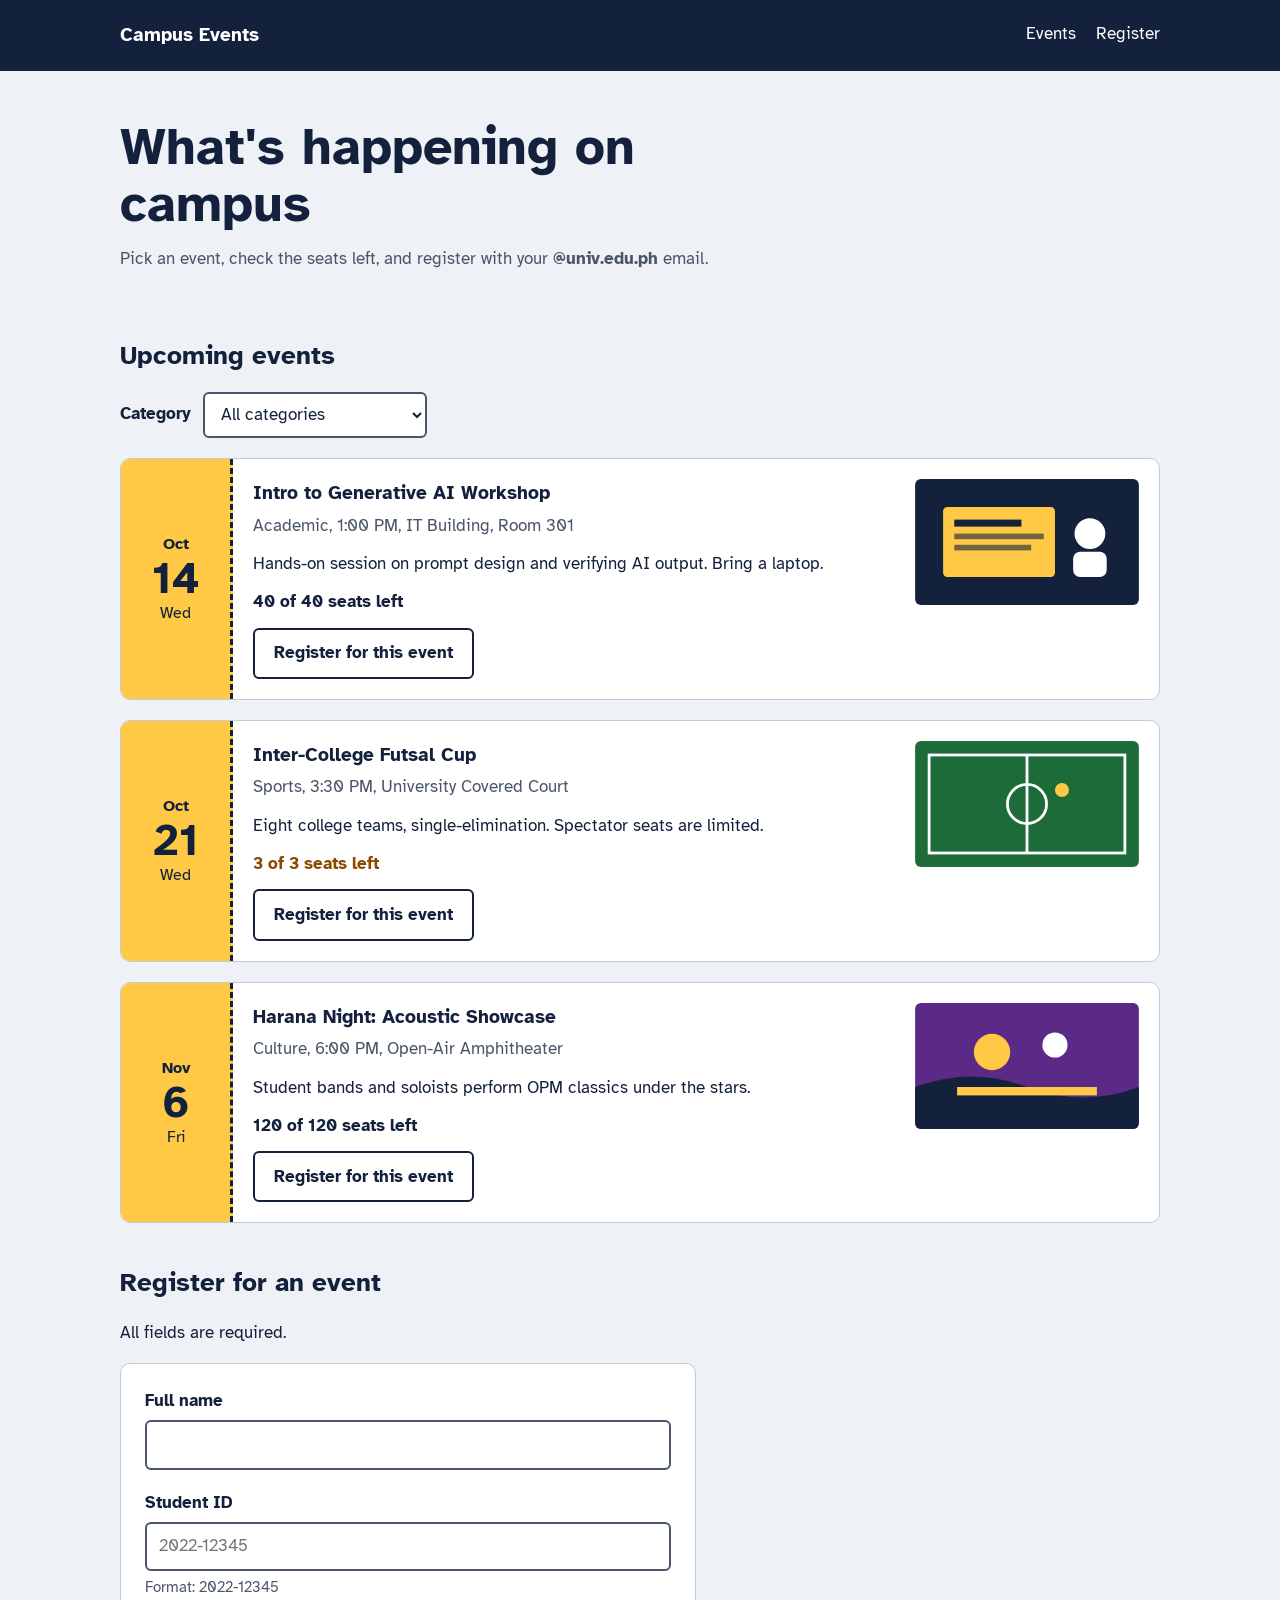
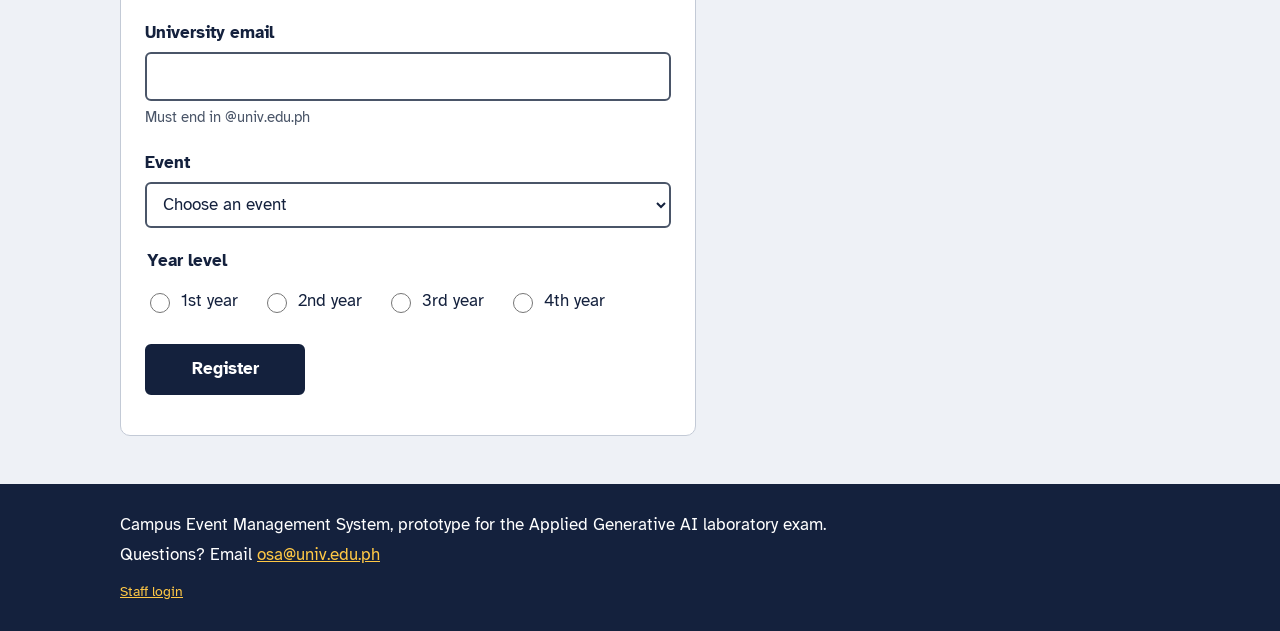
==== frontend/index.html @ 589614d1 "Campus Event Management System: lab exam submission" ====
<!DOCTYPE html>
<html lang="en">
<head>
  <meta charset="UTF-8">
  <meta name="viewport" content="width=device-width, initial-scale=1">
  <title>Campus Events | Browse and register</title>
  <meta name="description" content="Browse upcoming campus events and register with your university email.">
  <link rel="preconnect" href="https://fonts.googleapis.com">
  <link rel="preconnect" href="https://fonts.gstatic.com" crossorigin>
  <link href="https://fonts.googleapis.com/css2?family=Atkinson+Hyperlegible:ital,wght@0,400;0,700;1,400&display=swap" rel="stylesheet">
  <link rel="stylesheet" href="styles.css">
</head>
<body>

  <a class="skip-link" href="#main-content">Skip to main content</a>

  <header class="site-header">
    <div class="wrap header-inner">
      <p class="brand"><a href="#main-content">Campus Events</a></p>
      <nav aria-label="Main navigation">
        <ul>
          <li><a href="#catalog">Events</a></li>
          <li><a href="#register">Register</a></li>
        </ul>
      </nav>
    </div>
  </header>

  <main id="main-content" tabindex="-1">
    <section class="intro wrap" aria-labelledby="intro-title">
      <h1 id="intro-title">What's happening on campus</h1>
      <p>Pick an event, check the seats left, and register with your <strong>@univ.edu.ph</strong> email.</p>
    </section>

    <section id="catalog" class="wrap" aria-labelledby="catalog-title">
      <h2 id="catalog-title">Upcoming events</h2>

      <form class="filter" role="search" aria-label="Filter events">
        <label for="category-filter">Category</label>
        <select id="category-filter" name="category" aria-label="Category filter for events">
          <option value="all">All categories</option>
          <option value="Academic">Academic</option>
          <option value="Sports">Sports</option>
          <option value="Culture">Culture</option>
        </select>
      </form>

      <div id="event-list" class="event-list" aria-live="polite"></div>
      <noscript><p>Turn on JavaScript to see the event list.</p></noscript>
    </section>

    <section id="register" class="wrap register" aria-labelledby="register-title">
      <h2 id="register-title">Register for an event</h2>
      <p id="form-help">All fields are required.</p>

      <form id="registration-form" novalidate aria-describedby="form-help">
        <div class="field">
          <label for="full-name">Full name</label>
          <input type="text" id="full-name" name="fullName" autocomplete="name" required
                 aria-label="Full name" aria-required="true" aria-describedby="full-name-error">
          <p class="error" id="full-name-error" role="alert"></p>
        </div>

        <div class="field">
          <label for="student-id">Student ID</label>
          <input type="text" id="student-id" name="studentId" inputmode="numeric" required
                 pattern="[0-9]{4}-[0-9]{5}" placeholder="2022-12345"
                 aria-label="Student ID, format four digits dash five digits"
                 aria-required="true" aria-describedby="student-id-hint student-id-error">
          <p class="hint" id="student-id-hint">Format: 2022-12345</p>
          <p class="error" id="student-id-error" role="alert"></p>
        </div>

        <div class="field">
          <label for="email">University email</label>
          <input type="email" id="email" name="email" autocomplete="email" required
                 aria-label="University email ending in at univ dot edu dot p h"
                 aria-required="true" aria-describedby="email-hint email-error">
          <p class="hint" id="email-hint">Must end in @univ.edu.ph</p>
          <p class="error" id="email-error" role="alert"></p>
        </div>

        <div class="field">
          <label for="event-select">Event</label>
          <select id="event-select" name="eventId" required
                  aria-label="Event to register for" aria-required="true" aria-describedby="event-error">
            <option value="">Choose an event</option>
          </select>
          <p class="error" id="event-error" role="alert"></p>
        </div>

        <fieldset class="field">
          <legend>Year level</legend>
          <div class="radio-row">
            <span class="radio-opt"><input type="radio" id="year-1" name="yearLevel" value="1" aria-label="1st year" required> <label for="year-1">1st year</label></span>
            <span class="radio-opt"><input type="radio" id="year-2" name="yearLevel" value="2" aria-label="2nd year"> <label for="year-2">2nd year</label></span>
            <span class="radio-opt"><input type="radio" id="year-3" name="yearLevel" value="3" aria-label="3rd year"> <label for="year-3">3rd year</label></span>
            <span class="radio-opt"><input type="radio" id="year-4" name="yearLevel" value="4" aria-label="4th year"> <label for="year-4">4th year</label></span>
          </div>
          <p class="error" id="year-error" role="alert"></p>
        </fieldset>

        <button type="submit" class="btn-primary">Register</button>
        <p id="form-status" class="status" role="status" aria-live="polite"></p>
      </form>
    </section>
  </main>

  <footer class="site-footer">
    <div class="wrap">
      <p>Campus Event Management System, prototype for the Applied Generative AI laboratory exam.</p>
      <p>Questions? Email <a href="mailto:osa@univ.edu.ph">osa@univ.edu.ph</a></p>
      <p class="staff-link"><a href="admin.html">Staff login</a></p>
    </div>
  </footer>

  <script src="data.js"></script>
  <script src="app.js"></script>
</body>
</html>
---- frontend/styles.css ----
/*
  Palette. Contrast ratios computed with the WCAG 2.1 relative-luminance formula
  (AA needs 4.5:1 for normal text, 3:1 for large text):
  --ink    #14213D on --paper  #FFFFFF = 16.0:1
  --ink    #14213D on --ticket #FFC845 = 10.3:1
  --muted  #4A5568 on --paper          =  7.5:1  (6.6:1 on --wash)
  --error  #B42318 on --paper          =  6.6:1
  --ok     #1E6B3A on --paper          =  6.5:1
  low-seat #8A4B00 on --paper          =  6.8:1

  Layout is mobile-first: base styles target phones (320px+),
  then min-width breakpoints at 480px, 768px and 1024px.
*/
:root {
  --ink: #14213D;
  --paper: #FFFFFF;
  --wash: #EEF1F6;
  --ticket: #FFC845;
  --muted: #4A5568;
  --error: #B42318;
  --ok: #1E6B3A;
  --line: #C3CAD6;
  --focus: #1D4ED8;
  --font: "Atkinson Hyperlegible", "Segoe UI", Tahoma, Arial, sans-serif;
  --gutter: 1rem;
}

*, *::before, *::after { box-sizing: border-box; }

html { scroll-behavior: smooth; }

body {
  margin: 0;
  font-family: var(--font);
  font-size: 1rem;
  line-height: 1.55;
  color: var(--ink);
  background: var(--wash);
  overflow-wrap: anywhere; /* long emails/titles wrap instead of widening the page */
}

img { max-width: 100%; height: auto; display: block; }

.wrap { width: 100%; max-width: 68rem; margin-inline: auto; padding-inline: var(--gutter); }

/* Visible keyboard focus everywhere (WCAG 2.4.7) */
:focus-visible { outline: 3px solid var(--focus); outline-offset: 3px; }

.skip-link {
  position: absolute; left: 1rem; top: -4rem;
  background: var(--ticket); color: var(--ink);
  padding: .6rem 1rem; font-weight: 700; z-index: 10;
}
.skip-link:focus { top: 1rem; }

/* ---------------- Header (phones: brand above nav) ---------------- */
.site-header { background: var(--ink); color: var(--paper); }
.header-inner { display: flex; flex-direction: column; align-items: flex-start; gap: .5rem; padding-block: .85rem; }
.brand { margin: 0; font-weight: 700; font-size: 1.2rem; }
.brand a, .site-header nav a { color: var(--paper); text-decoration: none; }
.brand-tag {
  display: inline-block; margin-left: .4rem; padding: .05rem .5rem;
  background: var(--ticket); color: var(--ink); border-radius: 4px; font-size: .85rem; vertical-align: middle;
}
.site-header nav ul { list-style: none; display: flex; flex-wrap: wrap; gap: .25rem 1.25rem; margin: 0; padding: 0; }
.site-header nav a {
  display: inline-flex; align-items: center; min-height: 44px; /* touch target */
  border-bottom: 2px solid transparent;
}
.site-header nav a:hover { border-bottom-color: var(--ticket); }

main { padding-bottom: 3rem; }
main:focus { outline: none; }

.intro { padding-block: 2rem 1rem; }
.intro h1 { font-size: clamp(1.75rem, 7vw, 3.25rem); line-height: 1.1; margin: 0 0 .75rem; max-width: 18ch; }
.intro p { margin: 0; max-width: 60ch; color: var(--muted); }
.notice {
  display: inline-block; margin-top: .5rem !important;
  padding: .5rem .75rem; background: var(--paper); border-left: 4px solid var(--ticket);
  color: var(--ink) !important; font-weight: 700;
}

h2 { font-size: 1.4rem; margin: 2rem 0 1rem; }

/* ---------------- Filter ---------------- */
.filter { display: flex; flex-direction: column; gap: .35rem; margin-bottom: 1.25rem; }
.filter label { font-weight: 700; margin: 0; }

/* ---------------- Event cards (phones: date strip on top) ---------------- */
.event-list { display: grid; gap: 1.25rem; }
.event {
  display: flex; flex-direction: column;
  background: var(--paper);
  border: 1px solid var(--line);
  border-radius: 10px;
  overflow: hidden;
  min-width: 0;
}
.event-date {
  display: flex; flex-direction: row; align-items: baseline; justify-content: flex-start; gap: .5rem;
  background: var(--ticket);
  padding: .6rem 1rem;
  border-bottom: 3px dashed var(--ink);
}
.event-date span { font-weight: 700; }
.event-date .month { font-size: 1rem; }
.event-date .day { font-size: 1.5rem; line-height: 1; }
.event-date .weekday { font-size: 1rem; font-weight: 400; }

.event-body { display: flex; flex-direction: column; gap: 1rem; padding: 1rem; min-width: 0; }
.event-img { width: 100%; border-radius: 6px; aspect-ratio: 16 / 9; object-fit: cover; }
.event-text { min-width: 0; }
.event-text h3 { margin: 0 0 .25rem; font-size: 1.2rem; }
.event-meta { margin: 0 0 .5rem; color: var(--muted); }
.event-text p { margin: 0 0 .75rem; max-width: 60ch; }
.seats { font-weight: 700; }
.seats.full { color: var(--error); }
.seats.low { color: #8A4B00; }

/* ---------------- Buttons (phones: full width) ---------------- */
.btn-secondary, .btn-primary {
  display: block; width: 100%;
  font: inherit; font-weight: 700; cursor: pointer;
  border-radius: 6px; padding: .65rem 1.2rem; min-height: 44px;
}
.btn-secondary { background: var(--paper); color: var(--ink); border: 2px solid var(--ink); }
.btn-secondary:hover { background: var(--wash); }
.btn-primary { background: var(--ink); color: var(--paper); border: 2px solid var(--ink); }
.btn-primary:hover { background: #24365F; }
button:disabled { background: #E2E6EC; color: var(--muted); border-color: var(--muted); cursor: not-allowed; }

/* ---------------- Form ---------------- */
.register form {
  background: var(--paper); border: 1px solid var(--line); border-radius: 10px;
  padding: 1.25rem 1rem; width: 100%; max-width: 36rem;
}
.field { margin: 0 0 1.25rem; border: 0; padding: 0; min-width: 0; }
.field.narrow { max-width: 24rem; }
label, legend { display: block; font-weight: 700; margin-bottom: .35rem; }
input[type="text"], input[type="email"], select {
  width: 100%; max-width: 100%; font: inherit; color: var(--ink);
  padding: .6rem .75rem; min-height: 44px;
  border: 2px solid var(--muted); border-radius: 6px; background: var(--paper);
}
input[aria-invalid="true"], select[aria-invalid="true"] { border-color: var(--error); }
.radio-row { display: grid; grid-template-columns: repeat(2, minmax(0, 1fr)); gap: .25rem 1rem; }
.radio-opt { display: inline-flex; align-items: center; gap: .5rem; min-height: 44px; }
.radio-row label { display: inline; font-weight: 400; margin: 0; }
.radio-row input { width: 1.25rem; height: 1.25rem; flex-shrink: 0; }
.hint { margin: .3rem 0 0; color: var(--muted); font-size: .95rem; }
.error { margin: .3rem 0 0; color: var(--error); font-weight: 700; font-size: .95rem; }
.error:empty { display: none; }
.status { margin: 1rem 0 0; font-weight: 700; }
.status.ok { color: var(--ok); }
.status.fail { color: var(--error); }

/* ---------------- Attendee table (scrolls inside its own box) ---------------- */
.table-scroll {
  width: 100%; overflow-x: auto; -webkit-overflow-scrolling: touch;
  background: var(--paper); border: 1px solid var(--line); border-radius: 10px;
}
table { width: 100%; min-width: 36rem; border-collapse: collapse; }
/* Title sits outside the scroll box so it never scrolls out of view on phones */
.table-title { font-size: 1.1rem; margin: 0 0 .6rem; }
th, td { text-align: left; padding: .65rem 1rem; border-top: 1px solid var(--line); overflow-wrap: normal; }
thead th { border-top: 0; }
th { background: var(--wash); white-space: nowrap; }

/* ---------------- Footer ---------------- */
.site-footer { background: var(--ink); color: var(--paper); padding-block: 1.5rem; }
.site-footer p { margin: .25rem 0; }
.site-footer a { color: var(--ticket); }
.staff-link { margin-top: .75rem !important; font-size: .9rem; }

/* ================= 480px+: large phones ================= */
@media (min-width: 480px) {
  :root { --gutter: 1.25rem; }
  .filter { flex-direction: row; align-items: center; gap: .75rem; }
  .filter select { width: auto; min-width: 14rem; }
  .radio-row { grid-template-columns: repeat(4, auto); justify-content: start; gap: .25rem 1.5rem; }
  .btn-secondary { display: inline-block; width: auto; }
  .register form { padding: 1.5rem; }
}

/* ================= 768px+: tablets ================= */
@media (min-width: 768px) {
  body { font-size: 1.0625rem; }
  .header-inner { flex-direction: row; align-items: center; justify-content: space-between; gap: 1rem; }
  .intro { padding-block: 3rem 1.5rem; }
  h2 { font-size: 1.6rem; margin-top: 2.5rem; }

  /* Date becomes the vertical ticket stub on the left */
  .event { display: grid; grid-template-columns: 6.5rem minmax(0, 1fr); }
  .event-date {
    flex-direction: column; align-items: center; justify-content: center; gap: 0;
    padding: 1rem .5rem; text-align: center;
    border-bottom: 0; border-right: 3px dashed var(--ink);
  }
  .event-date .day { font-size: 2.75rem; }

  /* Image moves to the right of the text */
  .event-body { display: grid; grid-template-columns: minmax(0, 1fr) 11rem; gap: 1.25rem; padding: 1.25rem; }
  .event-img { grid-column: 2; grid-row: 1; align-self: start; }
  .event-text { grid-column: 1; grid-row: 1; }

  .btn-primary { width: auto; min-width: 10rem; }
}

/* ================= 1024px+: desktops ================= */
@media (min-width: 1024px) {
  :root { --gutter: 1.5rem; }
  .event { grid-template-columns: 7rem minmax(0, 1fr); }
  .event-body { grid-template-columns: minmax(0, 1fr) 14rem; }
}

@media (prefers-reduced-motion: reduce) {
  html { scroll-behavior: auto; }
  *, *::before, *::after { transition: none !important; animation: none !important; }
}
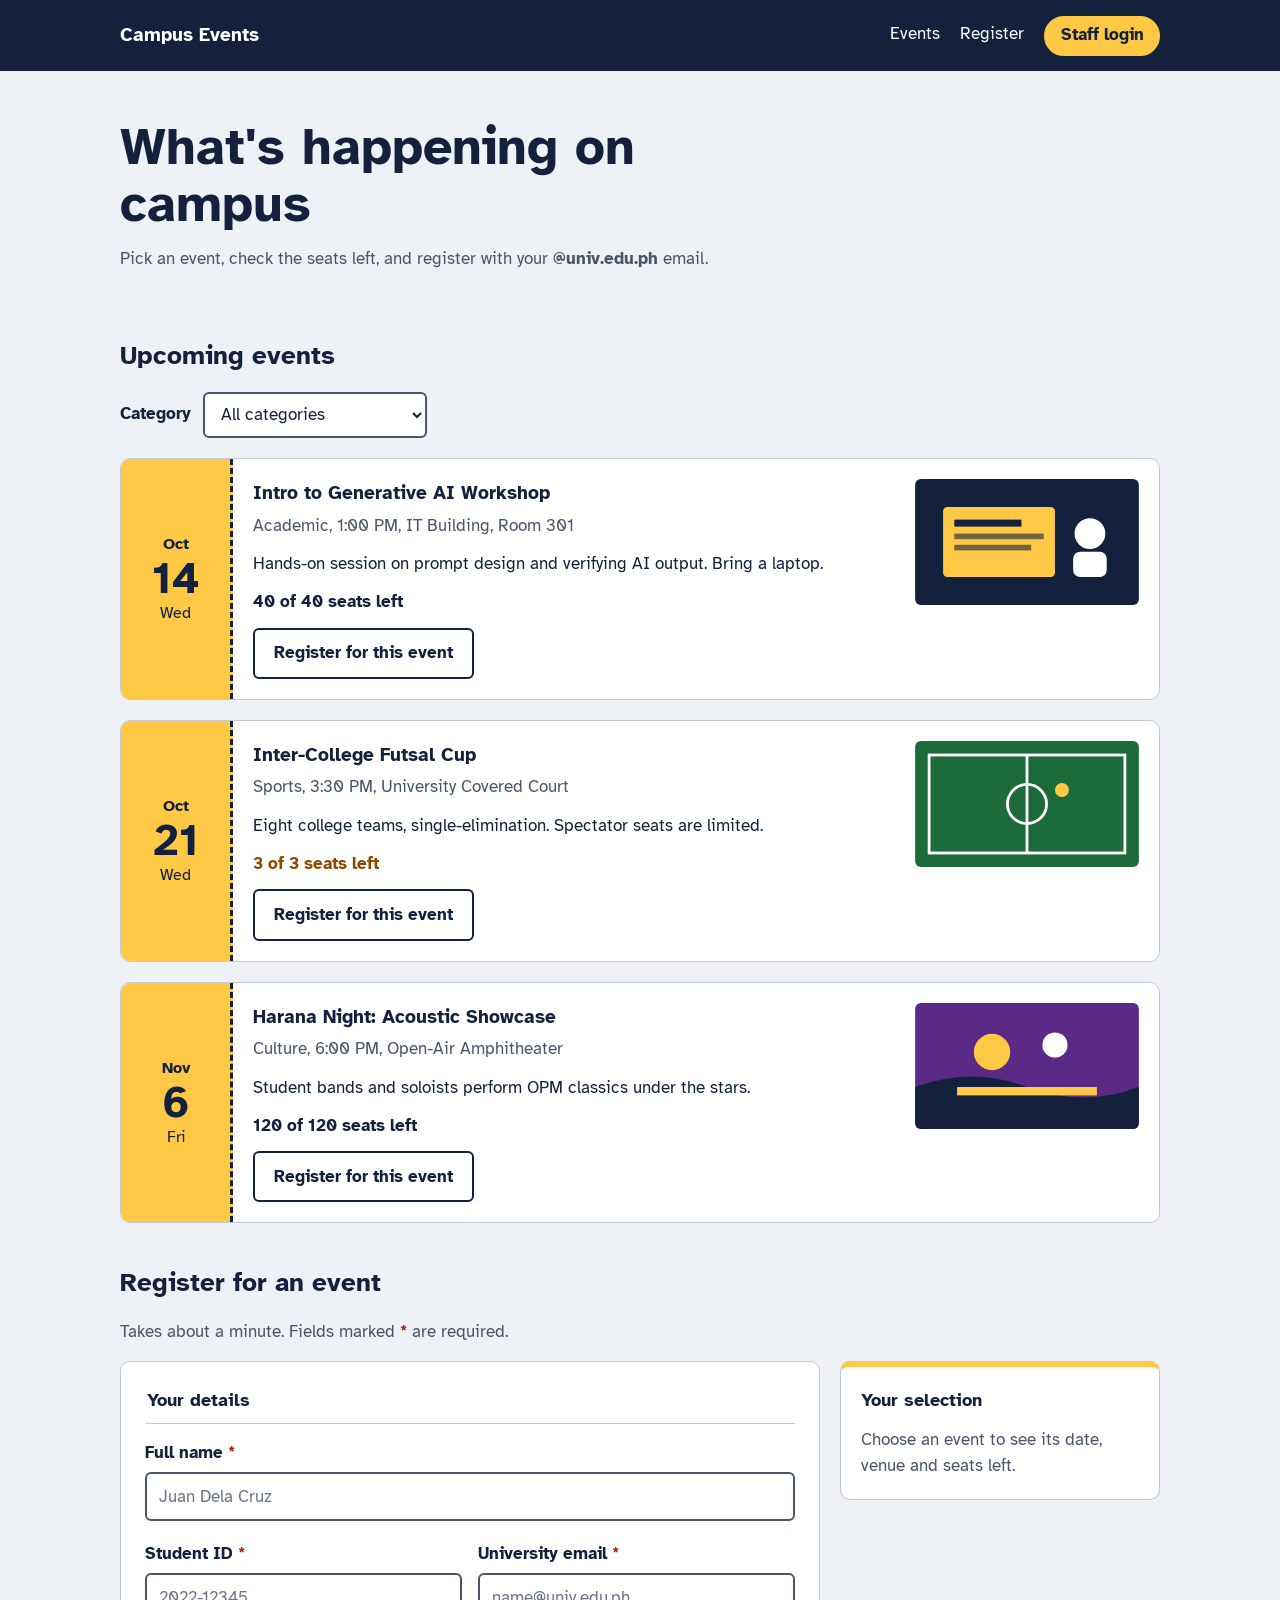
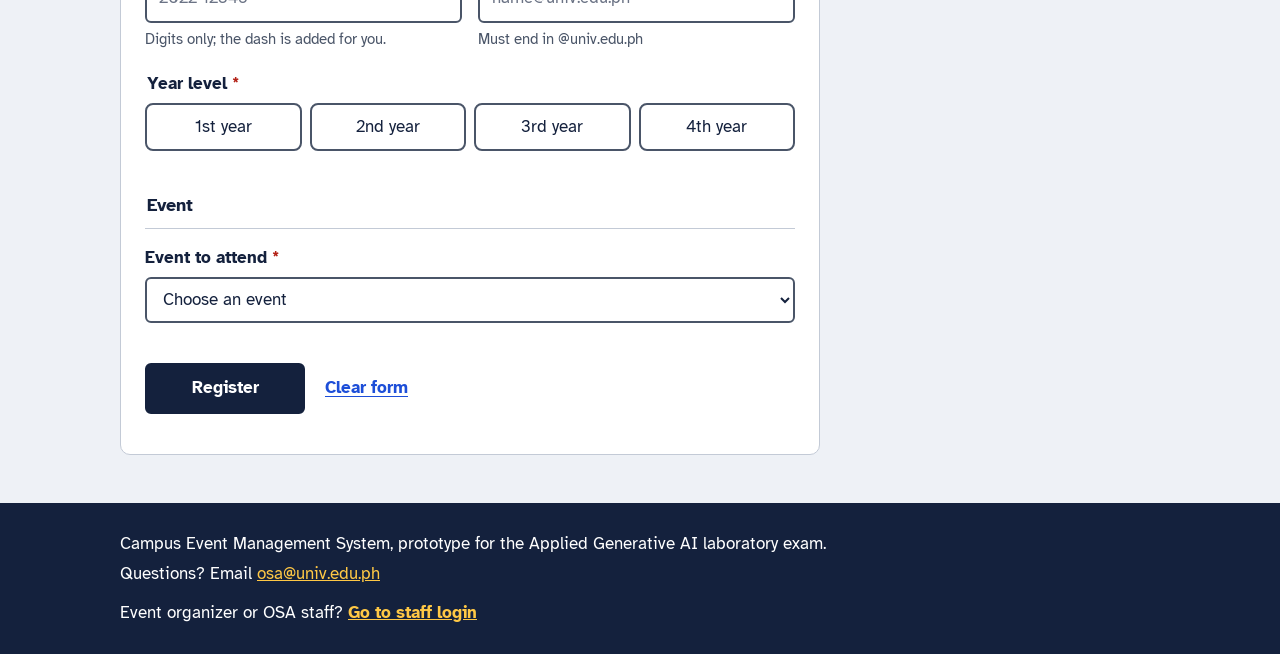
==== commit b9ce1dec: "Update" ====
--- a/frontend/index.html
+++ b/frontend/index.html
@@ -11,7 +11,7 @@
   <link rel="stylesheet" href="styles.css">
 </head>
 <body>
-
+  <!-- WCAG 2.4.1 Bypass Blocks: lets keyboard users skip the navigation -->
   <a class="skip-link" href="#main-content">Skip to main content</a>
 
   <header class="site-header">
@@ -21,6 +21,10 @@
         <ul>
           <li><a href="#catalog">Events</a></li>
           <li><a href="#register">Register</a></li>
+                    <li class="nav-staff">
+            <a class="staff-btn" href="admin.html">Staff login</a>
+          </li>
+          </li>
         </ul>
       </nav>
     </div>
@@ -45,64 +49,101 @@
         </select>
       </form>
 
+      <!-- Event cards are rendered by app.js as <article> elements -->
       <div id="event-list" class="event-list" aria-live="polite"></div>
       <noscript><p>Turn on JavaScript to see the event list.</p></noscript>
     </section>
 
     <section id="register" class="wrap register" aria-labelledby="register-title">
       <h2 id="register-title">Register for an event</h2>
-      <p id="form-help">All fields are required.</p>
+      <p id="form-help" class="form-intro">Takes about a minute. Fields marked <span class="req-inline" aria-hidden="true">*</span> are required.</p>
 
-      <form id="registration-form" novalidate aria-describedby="form-help">
-        <div class="field">
-          <label for="full-name">Full name</label>
-          <input type="text" id="full-name" name="fullName" autocomplete="name" required
-                 aria-label="Full name" aria-required="true" aria-describedby="full-name-error">
-          <p class="error" id="full-name-error" role="alert"></p>
+      <div class="register-layout" id="register-layout">
+        <form id="registration-form" novalidate aria-describedby="form-help">
+          <fieldset class="form-group">
+            <legend class="group-title">Your details</legend>
+
+            <div class="field">
+              <label for="full-name">Full name <span class="req" aria-hidden="true">*</span></label>
+              <input type="text" id="full-name" name="fullName" autocomplete="name" required
+                     placeholder="Juan Dela Cruz"
+                     aria-label="Full name" aria-required="true" aria-describedby="full-name-error">
+              <p class="error" id="full-name-error" role="alert"></p>
+            </div>
+
+            <div class="field-row">
+              <div class="field">
+                <label for="student-id">Student ID <span class="req" aria-hidden="true">*</span></label>
+                <input type="text" id="student-id" name="studentId" inputmode="numeric" required
+                       maxlength="10" placeholder="2022-12345" autocomplete="off"
+                       aria-label="Student ID, format four digits dash five digits"
+                       aria-required="true" aria-describedby="student-id-hint student-id-error">
+                <p class="hint" id="student-id-hint">Digits only; the dash is added for you.</p>
+                <p class="error" id="student-id-error" role="alert"></p>
+              </div>
+
+              <div class="field">
+                <label for="email">University email <span class="req" aria-hidden="true">*</span></label>
+                <input type="email" id="email" name="email" autocomplete="email" required
+                       placeholder="name@univ.edu.ph" spellcheck="false" autocapitalize="off"
+                       aria-label="University email ending in at univ dot edu dot p h"
+                       aria-required="true" aria-describedby="email-hint email-error">
+                <p class="hint" id="email-hint">Must end in @univ.edu.ph</p>
+                <p class="suggest" id="email-suggest" hidden>
+                  <button type="button" class="link-btn" id="email-suggest-btn"></button>
+                </p>
+                <p class="error" id="email-error" role="alert"></p>
+              </div>
+            </div>
+
+            <fieldset class="field" aria-describedby="year-error">
+              <legend>Year level <span class="req" aria-hidden="true">*</span></legend>
+              <div class="choice-row">
+                <span class="choice"><input type="radio" id="year-1" name="yearLevel" value="1" aria-label="1st year" required><label for="year-1">1st year</label></span>
+                <span class="choice"><input type="radio" id="year-2" name="yearLevel" value="2" aria-label="2nd year"><label for="year-2">2nd year</label></span>
+                <span class="choice"><input type="radio" id="year-3" name="yearLevel" value="3" aria-label="3rd year"><label for="year-3">3rd year</label></span>
+                <span class="choice"><input type="radio" id="year-4" name="yearLevel" value="4" aria-label="4th year"><label for="year-4">4th year</label></span>
+              </div>
+              <p class="error" id="year-error" role="alert"></p>
+            </fieldset>
+          </fieldset>
+
+          <fieldset class="form-group">
+            <legend class="group-title">Event</legend>
+            <div class="field">
+              <label for="event-select">Event to attend <span class="req" aria-hidden="true">*</span></label>
+              <select id="event-select" name="eventId" required
+                      aria-label="Event to attend" aria-required="true" aria-describedby="event-error">
+                <option value="">Choose an event</option>
+              </select>
+              <p class="error" id="event-error" role="alert"></p>
+            </div>
+          </fieldset>
+
+          <div class="form-actions">
+            <button type="submit" class="btn-primary">Register</button>
+            <button type="reset" class="link-btn" id="clear-form">Clear form</button>
+          </div>
+          <p id="form-status" class="status" role="status" aria-live="polite"></p>
+        </form>
+
+        <aside class="event-summary" aria-labelledby="summary-title">
+          <h3 id="summary-title">Your selection</h3>
+          <div id="summary-body" aria-live="polite">
+            <p class="summary-empty">Choose an event to see its date, venue and seats left.</p>
+          </div>
+        </aside>
+      </div>
+
+      <div id="confirmation" class="confirmation" hidden>
+        <h3 id="confirm-title" tabindex="-1">You're registered</h3>
+        <dl class="confirm-details" id="confirm-details"></dl>
+        <p class="confirm-note">Show your student ID at the entrance. To cancel, email <a href="mailto:osa@univ.edu.ph">osa@univ.edu.ph</a>.</p>
+        <div class="form-actions">
+          <button type="button" class="btn-primary" id="register-another">Register for another event</button>
+          <a class="btn-secondary" href="#catalog">Back to events</a>
         </div>
-
-        <div class="field">
-          <label for="student-id">Student ID</label>
-          <input type="text" id="student-id" name="studentId" inputmode="numeric" required
-                 pattern="[0-9]{4}-[0-9]{5}" placeholder="2022-12345"
-                 aria-label="Student ID, format four digits dash five digits"
-                 aria-required="true" aria-describedby="student-id-hint student-id-error">
-          <p class="hint" id="student-id-hint">Format: 2022-12345</p>
-          <p class="error" id="student-id-error" role="alert"></p>
-        </div>
-
-        <div class="field">
-          <label for="email">University email</label>
-          <input type="email" id="email" name="email" autocomplete="email" required
-                 aria-label="University email ending in at univ dot edu dot p h"
-                 aria-required="true" aria-describedby="email-hint email-error">
-          <p class="hint" id="email-hint">Must end in @univ.edu.ph</p>
-          <p class="error" id="email-error" role="alert"></p>
-        </div>
-
-        <div class="field">
-          <label for="event-select">Event</label>
-          <select id="event-select" name="eventId" required
-                  aria-label="Event to register for" aria-required="true" aria-describedby="event-error">
-            <option value="">Choose an event</option>
-          </select>
-          <p class="error" id="event-error" role="alert"></p>
-        </div>
-
-        <fieldset class="field">
-          <legend>Year level</legend>
-          <div class="radio-row">
-            <span class="radio-opt"><input type="radio" id="year-1" name="yearLevel" value="1" aria-label="1st year" required> <label for="year-1">1st year</label></span>
-            <span class="radio-opt"><input type="radio" id="year-2" name="yearLevel" value="2" aria-label="2nd year"> <label for="year-2">2nd year</label></span>
-            <span class="radio-opt"><input type="radio" id="year-3" name="yearLevel" value="3" aria-label="3rd year"> <label for="year-3">3rd year</label></span>
-            <span class="radio-opt"><input type="radio" id="year-4" name="yearLevel" value="4" aria-label="4th year"> <label for="year-4">4th year</label></span>
-          </div>
-          <p class="error" id="year-error" role="alert"></p>
-        </fieldset>
-
-        <button type="submit" class="btn-primary">Register</button>
-        <p id="form-status" class="status" role="status" aria-live="polite"></p>
-      </form>
+      </div>
     </section>
   </main>
 
@@ -110,11 +151,11 @@
     <div class="wrap">
       <p>Campus Event Management System, prototype for the Applied Generative AI laboratory exam.</p>
       <p>Questions? Email <a href="mailto:osa@univ.edu.ph">osa@univ.edu.ph</a></p>
-      <p class="staff-link"><a href="admin.html">Staff login</a></p>
+      <p class="staff-link">Event organizer or OSA staff? <a href="admin.html">Go to staff login</a></p>
     </div>
   </footer>
 
   <script src="data.js"></script>
   <script src="app.js"></script>
 </body>
-</html>
+</html>
--- a/frontend/styles.css
+++ b/frontend/styles.css
@@ -1,16 +1,4 @@
-/*
-  Palette. Contrast ratios computed with the WCAG 2.1 relative-luminance formula
-  (AA needs 4.5:1 for normal text, 3:1 for large text):
-  --ink    #14213D on --paper  #FFFFFF = 16.0:1
-  --ink    #14213D on --ticket #FFC845 = 10.3:1
-  --muted  #4A5568 on --paper          =  7.5:1  (6.6:1 on --wash)
-  --error  #B42318 on --paper          =  6.6:1
-  --ok     #1E6B3A on --paper          =  6.5:1
-  low-seat #8A4B00 on --paper          =  6.8:1
-
-  Layout is mobile-first: base styles target phones (320px+),
-  then min-width breakpoints at 480px, 768px and 1024px.
-*/
+
 :root {
   --ink: #14213D;
   --paper: #FFFFFF;
@@ -36,14 +24,13 @@
   line-height: 1.55;
   color: var(--ink);
   background: var(--wash);
-  overflow-wrap: anywhere; /* long emails/titles wrap instead of widening the page */
+  overflow-wrap: anywhere; 
 }
 
 img { max-width: 100%; height: auto; display: block; }
 
 .wrap { width: 100%; max-width: 68rem; margin-inline: auto; padding-inline: var(--gutter); }
 
-/* Visible keyboard focus everywhere (WCAG 2.4.7) */
 :focus-visible { outline: 3px solid var(--focus); outline-offset: 3px; }
 
 .skip-link {
@@ -53,7 +40,6 @@
 }
 .skip-link:focus { top: 1rem; }
 
-/* ---------------- Header (phones: brand above nav) ---------------- */
 .site-header { background: var(--ink); color: var(--paper); }
 .header-inner { display: flex; flex-direction: column; align-items: flex-start; gap: .5rem; padding-block: .85rem; }
 .brand { margin: 0; font-weight: 700; font-size: 1.2rem; }
@@ -62,12 +48,19 @@
   display: inline-block; margin-left: .4rem; padding: .05rem .5rem;
   background: var(--ticket); color: var(--ink); border-radius: 4px; font-size: .85rem; vertical-align: middle;
 }
-.site-header nav ul { list-style: none; display: flex; flex-wrap: wrap; gap: .25rem 1.25rem; margin: 0; padding: 0; }
+.site-header nav ul { list-style: none; display: flex; flex-wrap: wrap; align-items: center; gap: .25rem 1.25rem; margin: 0; padding: 0; }
 .site-header nav a {
   display: inline-flex; align-items: center; min-height: 44px; /* touch target */
   border-bottom: 2px solid transparent;
 }
 .site-header nav a:hover { border-bottom-color: var(--ticket); }
+.site-header nav a.staff-btn {
+  gap: .4rem; padding: 0 .9rem; min-height: 40px; margin-block: 2px;
+  background: var(--ticket); color: var(--ink); font-weight: 700;
+  border: 2px solid var(--ticket); border-radius: 999px;
+}
+.site-header nav a.staff-btn:hover { background: var(--paper); border-color: var(--paper); }
+.nav-staff { display: flex; align-items: center; }
 
 main { padding-bottom: 3rem; }
 main:focus { outline: none; }
@@ -131,10 +124,73 @@
 button:disabled { background: #E2E6EC; color: var(--muted); border-color: var(--muted); cursor: not-allowed; }
 
 /* ---------------- Form ---------------- */
+.form-intro { margin: 0 0 1rem; color: var(--muted); }
+.req, .req-inline { color: var(--error); font-weight: 700; }
+.register-layout { display: grid; gap: 1.25rem; align-items: start; }
+.register-layout[hidden], .confirmation[hidden] { display: none; }
 .register form {
   background: var(--paper); border: 1px solid var(--line); border-radius: 10px;
-  padding: 1.25rem 1rem; width: 100%; max-width: 36rem;
-}
+  padding: 1.25rem 1rem; width: 100%; max-width: 44rem;
+}
+.form-group { border: 0; margin: 0 0 1.25rem; padding: 0; min-width: 0; }
+/* float + full width lets a legend take a normal underline instead of sitting on the fieldset border */
+.group-title {
+  float: left; width: 100%; font-size: 1.15rem;
+  padding-bottom: .5rem; margin-bottom: 1rem; border-bottom: 1px solid var(--line);
+}
+.group-title + * { clear: both; }
+.field-row { display: grid; grid-template-columns: minmax(0, 1fr); }
+input::placeholder { color: #6B7385; opacity: 1; } /* 4.6:1 on white */
+input.is-valid, select.is-valid { border-color: var(--ok); }
+
+/* Year level: large tappable choices instead of tiny radio dots */
+.choice-row { display: grid; grid-template-columns: repeat(2, minmax(0, 1fr)); gap: .5rem; }
+.choice { position: relative; display: block; }
+.choice input { position: absolute; opacity: 0; width: 1px; height: 1px; }
+.choice label {
+  display: flex; align-items: center; justify-content: center;
+  min-height: 48px; margin: 0; padding: .5rem;
+  border: 2px solid var(--muted); border-radius: 8px; background: var(--paper);
+  font-weight: 400; cursor: pointer; text-align: center;
+}
+.choice label:hover { background: var(--wash); }
+.choice input:checked + label { background: var(--ink); border-color: var(--ink); color: var(--paper); font-weight: 700; }
+.choice input:checked + label::before { content: "\2713"; margin-right: .4rem; }
+.choice input:focus-visible + label { outline: 3px solid var(--focus); outline-offset: 3px; }
+
+/* Email one-click fix and text-style buttons */
+.suggest { margin: .4rem 0 0; }
+.link-btn {
+  font: inherit; font-weight: 700; color: var(--focus); background: none; border: 0;
+  padding: .5rem 0; min-height: 44px; cursor: pointer; text-decoration: underline; text-underline-offset: 3px;
+}
+.link-btn:hover { color: var(--ink); }
+
+.form-actions { display: flex; flex-wrap: wrap; align-items: center; gap: .75rem 1.25rem; }
+.form-actions .btn-secondary { text-align: center; text-decoration: none; }
+
+/* Selected-event summary card */
+.event-summary {
+  background: var(--paper); border: 1px solid var(--line); border-top: 6px solid var(--ticket);
+  border-radius: 10px; padding: 1.25rem;
+}
+.event-summary h3 { margin: 0 0 .75rem; font-size: 1.1rem; }
+.summary-empty { margin: 0; color: var(--muted); }
+.summary-img { width: 100%; border-radius: 6px; aspect-ratio: 16 / 9; object-fit: cover; margin-bottom: .75rem; }
+.summary-title { font-weight: 700; font-size: 1.15rem; margin: 0 0 .5rem; }
+.summary-list, .confirm-details { display: grid; grid-template-columns: auto 1fr; gap: .35rem 1rem; margin: 0; }
+.summary-list dt, .confirm-details dt { font-weight: 700; }
+.summary-list dd, .confirm-details dd { margin: 0; }
+
+/* Success state */
+.confirmation {
+  background: var(--paper); border: 1px solid var(--line); border-left: 6px solid var(--ok);
+  border-radius: 10px; padding: 1.5rem 1.25rem; max-width: 44rem;
+}
+.confirmation h3 { margin: 0 0 1rem; font-size: 1.4rem; color: var(--ok); }
+.confirmation h3:focus { outline: none; }
+.confirmation h3::before { content: "\2713  "; }
+.confirm-note { color: var(--muted); margin: 1rem 0 1.25rem; }
 .field { margin: 0 0 1.25rem; border: 0; padding: 0; min-width: 0; }
 .field.narrow { max-width: 24rem; }
 label, legend { display: block; font-weight: 700; margin-bottom: .35rem; }
@@ -144,10 +200,6 @@
   border: 2px solid var(--muted); border-radius: 6px; background: var(--paper);
 }
 input[aria-invalid="true"], select[aria-invalid="true"] { border-color: var(--error); }
-.radio-row { display: grid; grid-template-columns: repeat(2, minmax(0, 1fr)); gap: .25rem 1rem; }
-.radio-opt { display: inline-flex; align-items: center; gap: .5rem; min-height: 44px; }
-.radio-row label { display: inline; font-weight: 400; margin: 0; }
-.radio-row input { width: 1.25rem; height: 1.25rem; flex-shrink: 0; }
 .hint { margin: .3rem 0 0; color: var(--muted); font-size: .95rem; }
 .error { margin: .3rem 0 0; color: var(--error); font-weight: 700; font-size: .95rem; }
 .error:empty { display: none; }
@@ -155,7 +207,6 @@
 .status.ok { color: var(--ok); }
 .status.fail { color: var(--error); }
 
-/* ---------------- Attendee table (scrolls inside its own box) ---------------- */
 .table-scroll {
   width: 100%; overflow-x: auto; -webkit-overflow-scrolling: touch;
   background: var(--paper); border: 1px solid var(--line); border-radius: 10px;
@@ -171,14 +222,16 @@
 .site-footer { background: var(--ink); color: var(--paper); padding-block: 1.5rem; }
 .site-footer p { margin: .25rem 0; }
 .site-footer a { color: var(--ticket); }
-.staff-link { margin-top: .75rem !important; font-size: .9rem; }
+.staff-link { margin-top: .75rem !important; }
+.site-footer .staff-link a { font-weight: 700; }
 
 /* ================= 480px+: large phones ================= */
 @media (min-width: 480px) {
   :root { --gutter: 1.25rem; }
   .filter { flex-direction: row; align-items: center; gap: .75rem; }
   .filter select { width: auto; min-width: 14rem; }
-  .radio-row { grid-template-columns: repeat(4, auto); justify-content: start; gap: .25rem 1.5rem; }
+  .choice-row { grid-template-columns: repeat(4, minmax(0, 1fr)); }
+  .field-row { grid-template-columns: repeat(2, minmax(0, 1fr)); gap: 0 1rem; }
   .btn-secondary { display: inline-block; width: auto; }
   .register form { padding: 1.5rem; }
 }
@@ -212,9 +265,11 @@
   :root { --gutter: 1.5rem; }
   .event { grid-template-columns: 7rem minmax(0, 1fr); }
   .event-body { grid-template-columns: minmax(0, 1fr) 14rem; }
+  .register-layout { grid-template-columns: minmax(0, 1fr) 20rem; }
+  .event-summary { position: sticky; top: 1rem; }
 }
 
 @media (prefers-reduced-motion: reduce) {
   html { scroll-behavior: auto; }
   *, *::before, *::after { transition: none !important; animation: none !important; }
-}
+}
